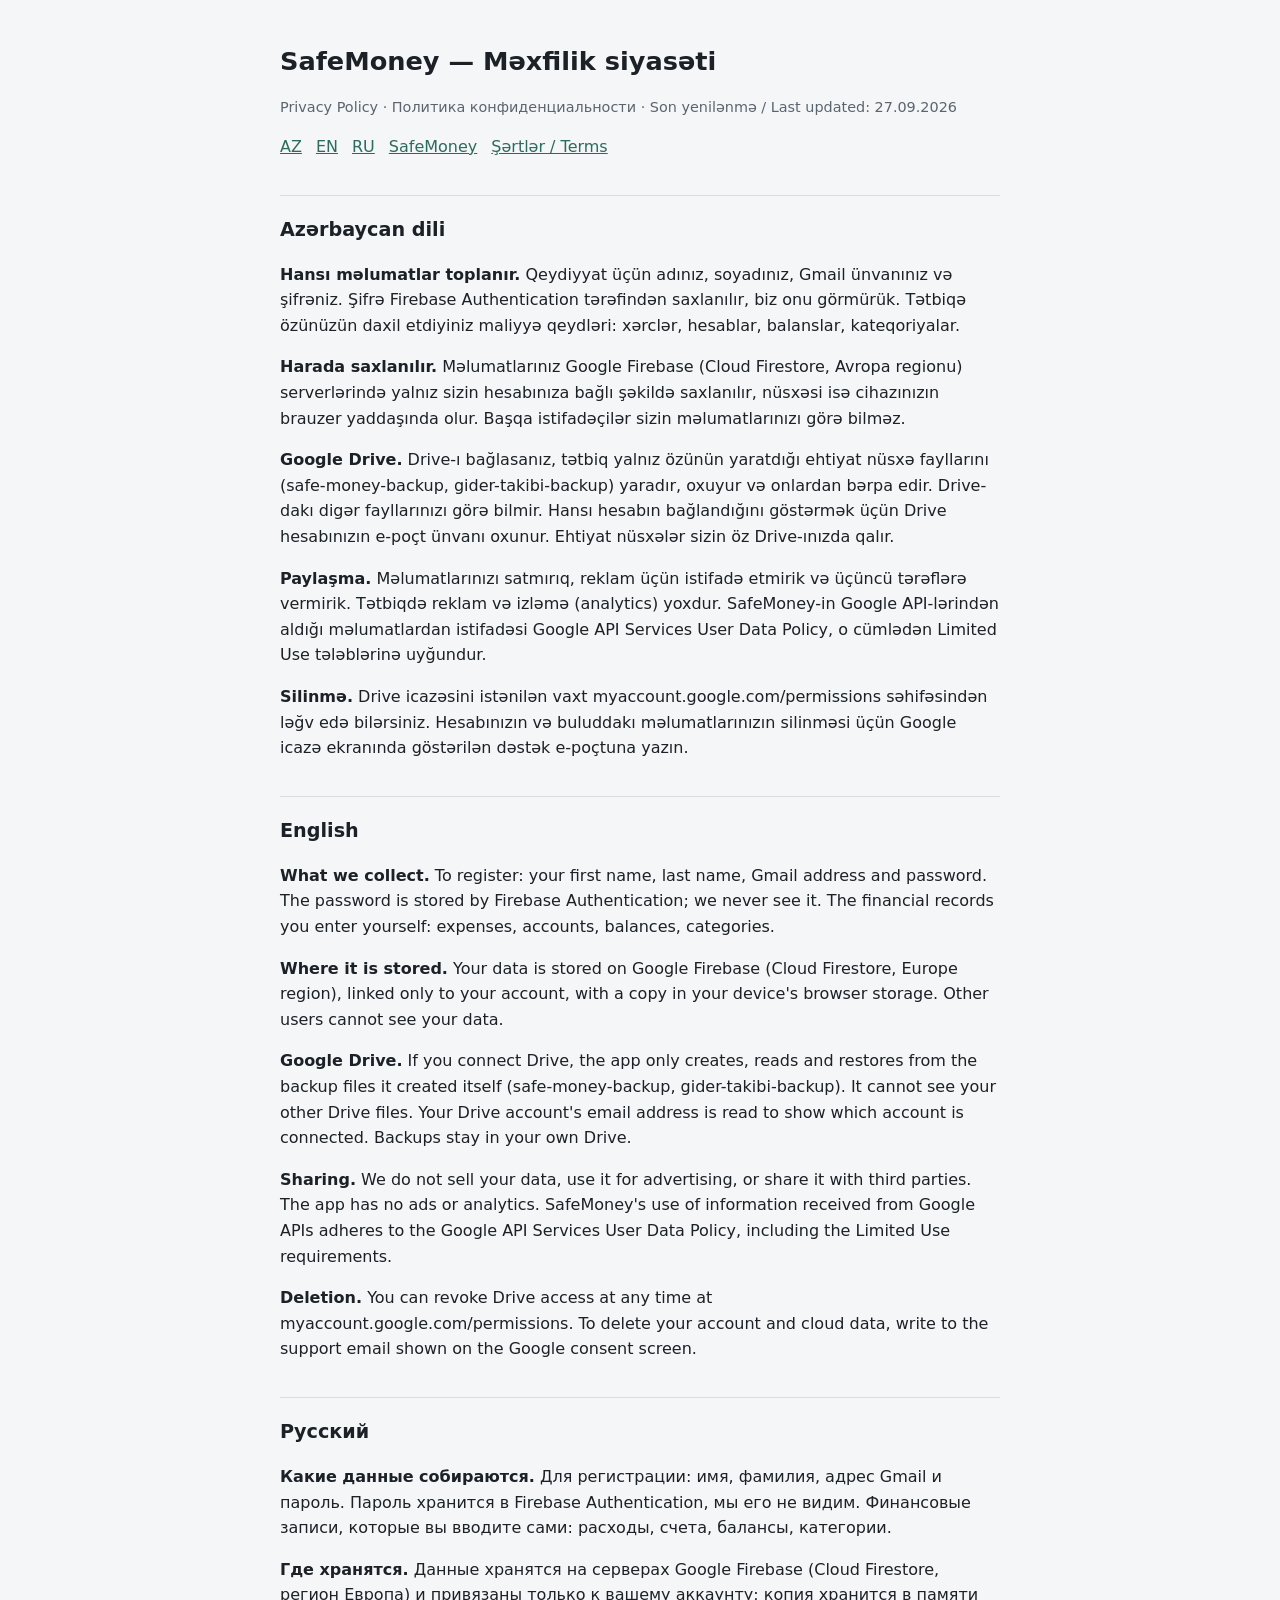
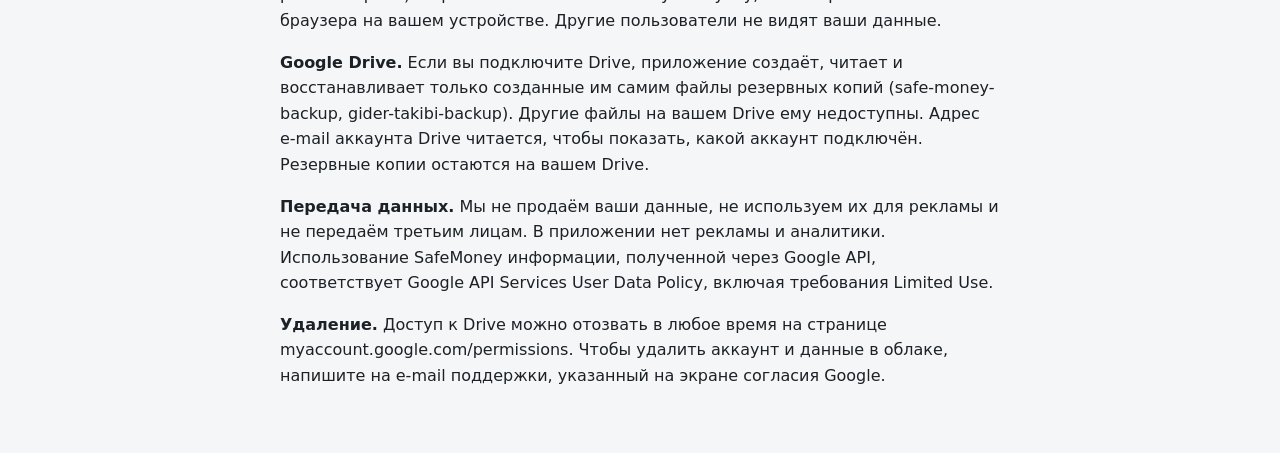
==== privacy.html @ f471bc3e "Add privacy policy page for SafeMoney This file contains the privacy policy for SafeMoney in Azerbai" ====
<!doctype html>
<html lang="az">
<head>
<meta charset="utf-8">
<meta name="viewport" content="width=device-width, initial-scale=1">
<title>SafeMoney — Məxfilik siyasəti / Privacy Policy</title>
<style>body{font-family:system-ui,-apple-system,"Segoe UI",sans-serif;max-width:720px;margin:0 auto;padding:24px 16px 48px;line-height:1.6;color:#1b2126;background:#f5f6f7}h1{font-size:1.6rem;margin-bottom:4px}h2{font-size:1.2rem;margin-top:2.2rem;border-top:1px solid #d8dde2;padding-top:1.2rem}nav a{margin-right:14px}a{color:#2c6b5e}.muted{color:#5a6570;font-size:.9rem}</style>
</head>
<body>
<h1>SafeMoney — Məxfilik siyasəti</h1>
<p class="muted">Privacy Policy · Политика конфиденциальности · Son yenilənmə / Last updated: 27.09.2026</p>
<nav><a href="#az">AZ</a><a href="#en">EN</a><a href="#ru">RU</a><a href="./">SafeMoney</a><a href="terms.html">Şərtlər / Terms</a></nav>

<section id="az">
<h2>Azərbaycan dili</h2>
<p><b>Hansı məlumatlar toplanır.</b> Qeydiyyat üçün adınız, soyadınız, Gmail ünvanınız və şifrəniz. Şifrə Firebase Authentication tərəfindən saxlanılır, biz onu görmürük. Tətbiqə özünüzün daxil etdiyiniz maliyyə qeydləri: xərclər, hesablar, balanslar, kateqoriyalar.</p>
<p><b>Harada saxlanılır.</b> Məlumatlarınız Google Firebase (Cloud Firestore, Avropa regionu) serverlərində yalnız sizin hesabınıza bağlı şəkildə saxlanılır, nüsxəsi isə cihazınızın brauzer yaddaşında olur. Başqa istifadəçilər sizin məlumatlarınızı görə bilməz.</p>
<p><b>Google Drive.</b> Drive-ı bağlasanız, tətbiq yalnız özünün yaratdığı ehtiyat nüsxə fayllarını (safe-money-backup, gider-takibi-backup) yaradır, oxuyur və onlardan bərpa edir. Drive-dakı digər fayllarınızı görə bilmir. Hansı hesabın bağlandığını göstərmək üçün Drive hesabınızın e-poçt ünvanı oxunur. Ehtiyat nüsxələr sizin öz Drive-ınızda qalır.</p>
<p><b>Paylaşma.</b> Məlumatlarınızı satmırıq, reklam üçün istifadə etmirik və üçüncü tərəflərə vermirik. Tətbiqdə reklam və izləmə (analytics) yoxdur. SafeMoney-in Google API-lərindən aldığı məlumatlardan istifadəsi Google API Services User Data Policy, o cümlədən Limited Use tələblərinə uyğundur.</p>
<p><b>Silinmə.</b> Drive icazəsini istənilən vaxt myaccount.google.com/permissions səhifəsindən ləğv edə bilərsiniz. Hesabınızın və buluddakı məlumatlarınızın silinməsi üçün Google icazə ekranında göstərilən dəstək e-poçtuna yazın.</p>
</section>

<section id="en" lang="en">
<h2>English</h2>
<p><b>What we collect.</b> To register: your first name, last name, Gmail address and password. The password is stored by Firebase Authentication; we never see it. The financial records you enter yourself: expenses, accounts, balances, categories.</p>
<p><b>Where it is stored.</b> Your data is stored on Google Firebase (Cloud Firestore, Europe region), linked only to your account, with a copy in your device's browser storage. Other users cannot see your data.</p>
<p><b>Google Drive.</b> If you connect Drive, the app only creates, reads and restores from the backup files it created itself (safe-money-backup, gider-takibi-backup). It cannot see your other Drive files. Your Drive account's email address is read to show which account is connected. Backups stay in your own Drive.</p>
<p><b>Sharing.</b> We do not sell your data, use it for advertising, or share it with third parties. The app has no ads or analytics. SafeMoney's use of information received from Google APIs adheres to the Google API Services User Data Policy, including the Limited Use requirements.</p>
<p><b>Deletion.</b> You can revoke Drive access at any time at myaccount.google.com/permissions. To delete your account and cloud data, write to the support email shown on the Google consent screen.</p>
</section>

<section id="ru" lang="ru">
<h2>Русский</h2>
<p><b>Какие данные собираются.</b> Для регистрации: имя, фамилия, адрес Gmail и пароль. Пароль хранится в Firebase Authentication, мы его не видим. Финансовые записи, которые вы вводите сами: расходы, счета, балансы, категории.</p>
<p><b>Где хранятся.</b> Данные хранятся на серверах Google Firebase (Cloud Firestore, регион Европа) и привязаны только к вашему аккаунту; копия хранится в памяти браузера на вашем устройстве. Другие пользователи не видят ваши данные.</p>
<p><b>Google Drive.</b> Если вы подключите Drive, приложение создаёт, читает и восстанавливает только созданные им самим файлы резервных копий (safe-money-backup, gider-takibi-backup). Другие файлы на вашем Drive ему недоступны. Адрес e-mail аккаунта Drive читается, чтобы показать, какой аккаунт подключён. Резервные копии остаются на вашем Drive.</p>
<p><b>Передача данных.</b> Мы не продаём ваши данные, не используем их для рекламы и не передаём третьим лицам. В приложении нет рекламы и аналитики. Использование SafeMoney информации, полученной через Google API, соответствует Google API Services User Data Policy, включая требования Limited Use.</p>
<p><b>Удаление.</b> Доступ к Drive можно отозвать в любое время на странице myaccount.google.com/permissions. Чтобы удалить аккаунт и данные в облаке, напишите на e-mail поддержки, указанный на экране согласия Google.</p>
</section>
</body>
</html>
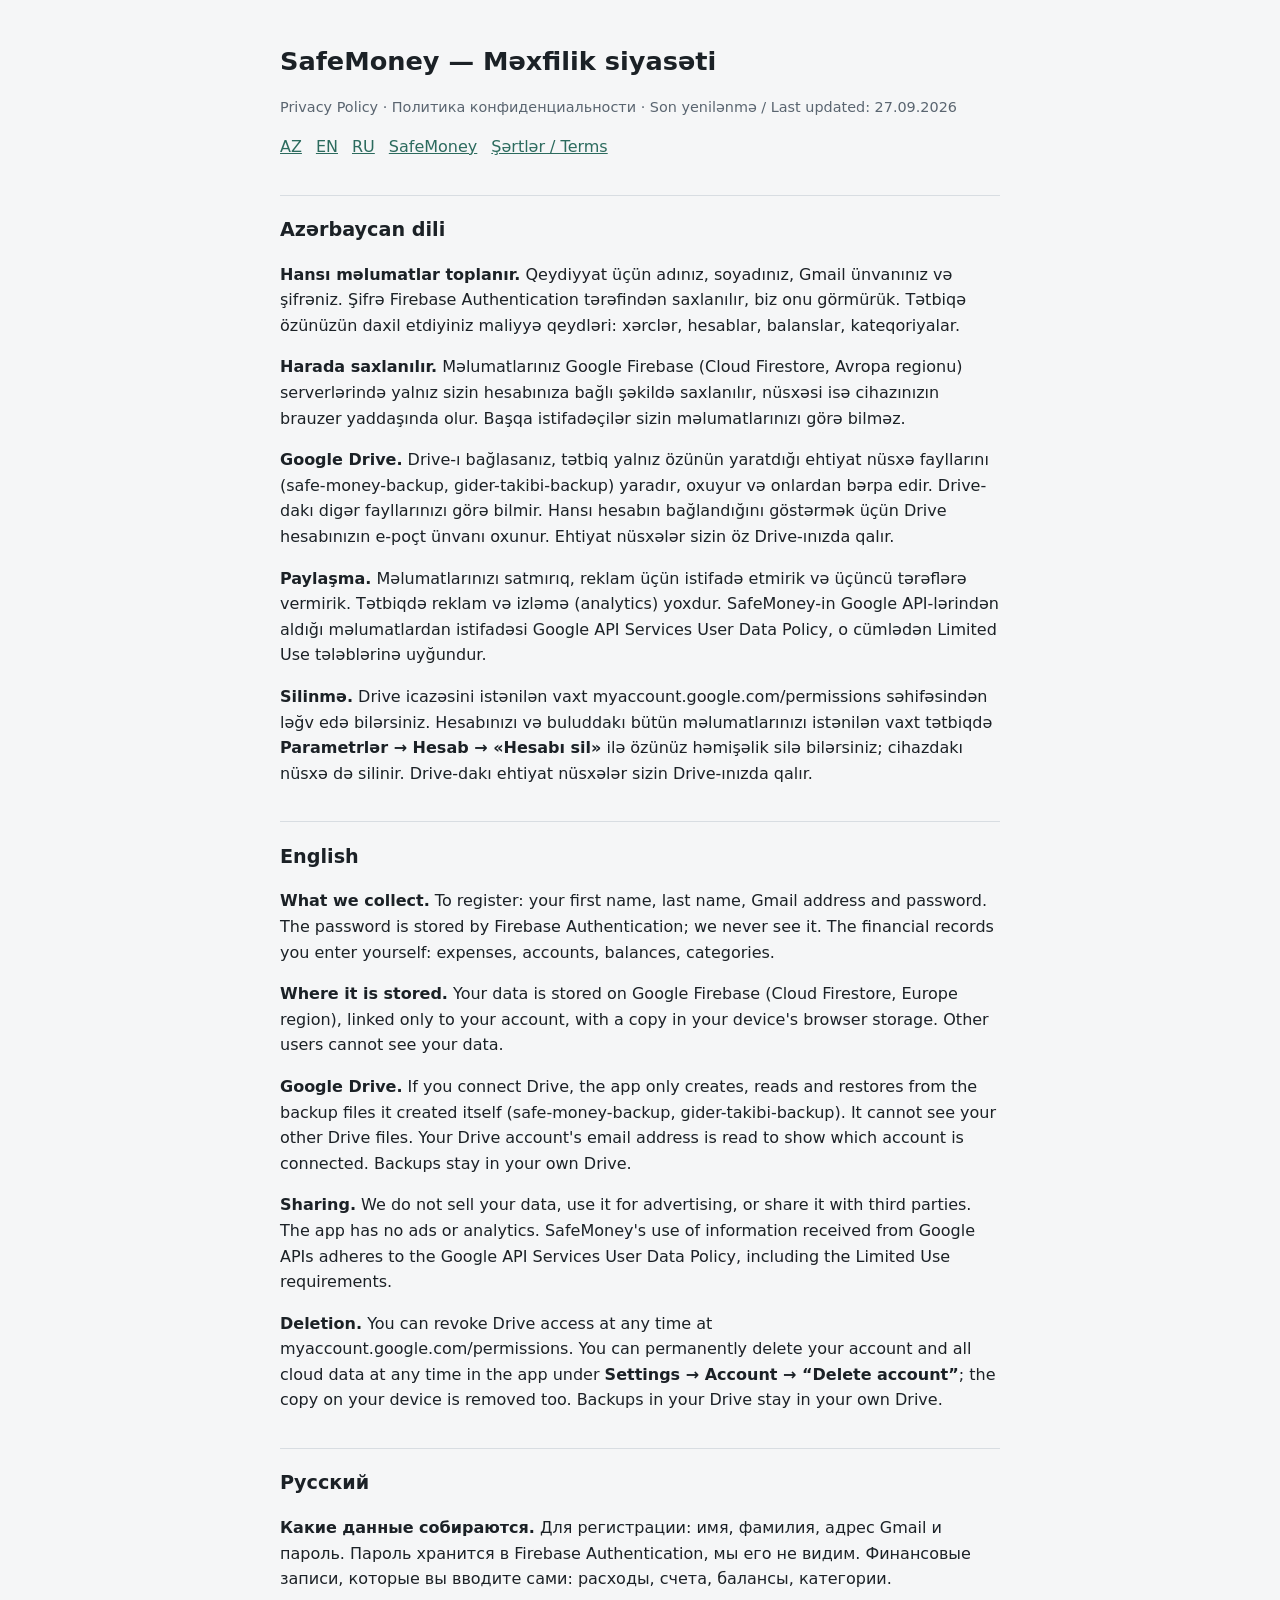
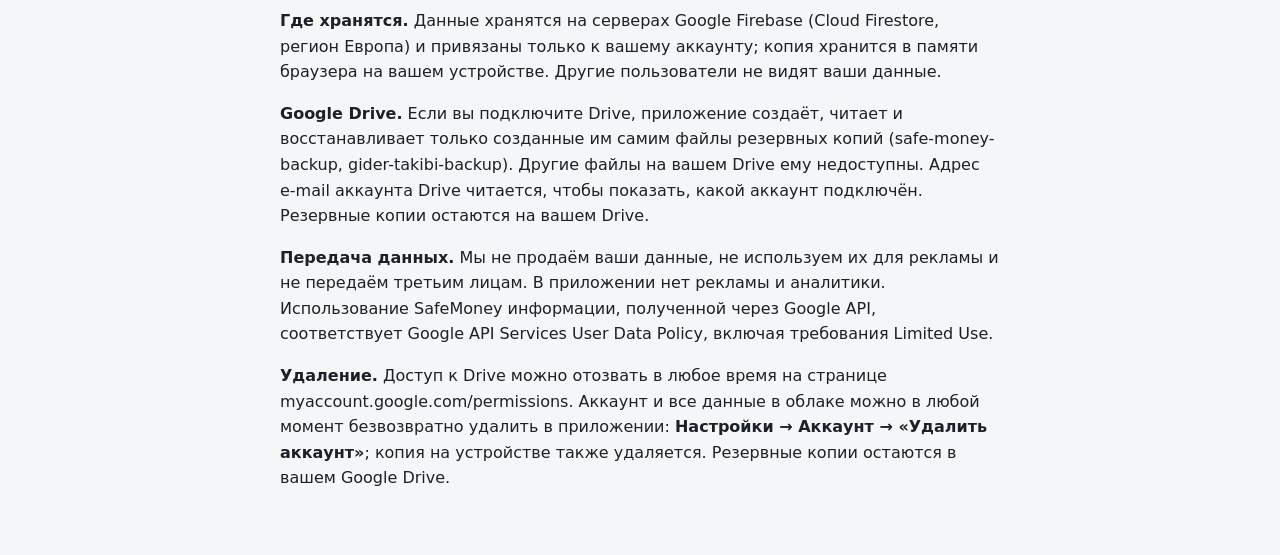
==== commit e74f227e: "v3.42: tətbiqdən hesabın silinməsi, Məxfilik siyasəti / İstifadə şərtləri linkləri (App Store tələbl" ====
--- a/privacy.html
+++ b/privacy.html
@@ -17,7 +17,7 @@
 <p><b>Harada saxlanılır.</b> Məlumatlarınız Google Firebase (Cloud Firestore, Avropa regionu) serverlərində yalnız sizin hesabınıza bağlı şəkildə saxlanılır, nüsxəsi isə cihazınızın brauzer yaddaşında olur. Başqa istifadəçilər sizin məlumatlarınızı görə bilməz.</p>
 <p><b>Google Drive.</b> Drive-ı bağlasanız, tətbiq yalnız özünün yaratdığı ehtiyat nüsxə fayllarını (safe-money-backup, gider-takibi-backup) yaradır, oxuyur və onlardan bərpa edir. Drive-dakı digər fayllarınızı görə bilmir. Hansı hesabın bağlandığını göstərmək üçün Drive hesabınızın e-poçt ünvanı oxunur. Ehtiyat nüsxələr sizin öz Drive-ınızda qalır.</p>
 <p><b>Paylaşma.</b> Məlumatlarınızı satmırıq, reklam üçün istifadə etmirik və üçüncü tərəflərə vermirik. Tətbiqdə reklam və izləmə (analytics) yoxdur. SafeMoney-in Google API-lərindən aldığı məlumatlardan istifadəsi Google API Services User Data Policy, o cümlədən Limited Use tələblərinə uyğundur.</p>
-<p><b>Silinmə.</b> Drive icazəsini istənilən vaxt myaccount.google.com/permissions səhifəsindən ləğv edə bilərsiniz. Hesabınızın və buluddakı məlumatlarınızın silinməsi üçün Google icazə ekranında göstərilən dəstək e-poçtuna yazın.</p>
+<p><b>Silinmə.</b> Drive icazəsini istənilən vaxt myaccount.google.com/permissions səhifəsindən ləğv edə bilərsiniz. Hesabınızı və buluddakı bütün məlumatlarınızı istənilən vaxt tətbiqdə <b>Parametrlər → Hesab → «Hesabı sil»</b> ilə özünüz həmişəlik silə bilərsiniz; cihazdakı nüsxə də silinir. Drive-dakı ehtiyat nüsxələr sizin Drive-ınızda qalır.</p>
 </section>
 
 <section id="en" lang="en">
@@ -26,7 +26,7 @@
 <p><b>Where it is stored.</b> Your data is stored on Google Firebase (Cloud Firestore, Europe region), linked only to your account, with a copy in your device's browser storage. Other users cannot see your data.</p>
 <p><b>Google Drive.</b> If you connect Drive, the app only creates, reads and restores from the backup files it created itself (safe-money-backup, gider-takibi-backup). It cannot see your other Drive files. Your Drive account's email address is read to show which account is connected. Backups stay in your own Drive.</p>
 <p><b>Sharing.</b> We do not sell your data, use it for advertising, or share it with third parties. The app has no ads or analytics. SafeMoney's use of information received from Google APIs adheres to the Google API Services User Data Policy, including the Limited Use requirements.</p>
-<p><b>Deletion.</b> You can revoke Drive access at any time at myaccount.google.com/permissions. To delete your account and cloud data, write to the support email shown on the Google consent screen.</p>
+<p><b>Deletion.</b> You can revoke Drive access at any time at myaccount.google.com/permissions. You can permanently delete your account and all cloud data at any time in the app under <b>Settings → Account → “Delete account”</b>; the copy on your device is removed too. Backups in your Drive stay in your own Drive.</p>
 </section>
 
 <section id="ru" lang="ru">
@@ -35,7 +35,7 @@
 <p><b>Где хранятся.</b> Данные хранятся на серверах Google Firebase (Cloud Firestore, регион Европа) и привязаны только к вашему аккаунту; копия хранится в памяти браузера на вашем устройстве. Другие пользователи не видят ваши данные.</p>
 <p><b>Google Drive.</b> Если вы подключите Drive, приложение создаёт, читает и восстанавливает только созданные им самим файлы резервных копий (safe-money-backup, gider-takibi-backup). Другие файлы на вашем Drive ему недоступны. Адрес e-mail аккаунта Drive читается, чтобы показать, какой аккаунт подключён. Резервные копии остаются на вашем Drive.</p>
 <p><b>Передача данных.</b> Мы не продаём ваши данные, не используем их для рекламы и не передаём третьим лицам. В приложении нет рекламы и аналитики. Использование SafeMoney информации, полученной через Google API, соответствует Google API Services User Data Policy, включая требования Limited Use.</p>
-<p><b>Удаление.</b> Доступ к Drive можно отозвать в любое время на странице myaccount.google.com/permissions. Чтобы удалить аккаунт и данные в облаке, напишите на e-mail поддержки, указанный на экране согласия Google.</p>
+<p><b>Удаление.</b> Доступ к Drive можно отозвать в любое время на странице myaccount.google.com/permissions. Аккаунт и все данные в облаке можно в любой момент безвозвратно удалить в приложении: <b>Настройки → Аккаунт → «Удалить аккаунт»</b>; копия на устройстве также удаляется. Резервные копии остаются в вашем Google Drive.</p>
 </section>
 </body>
 </html>
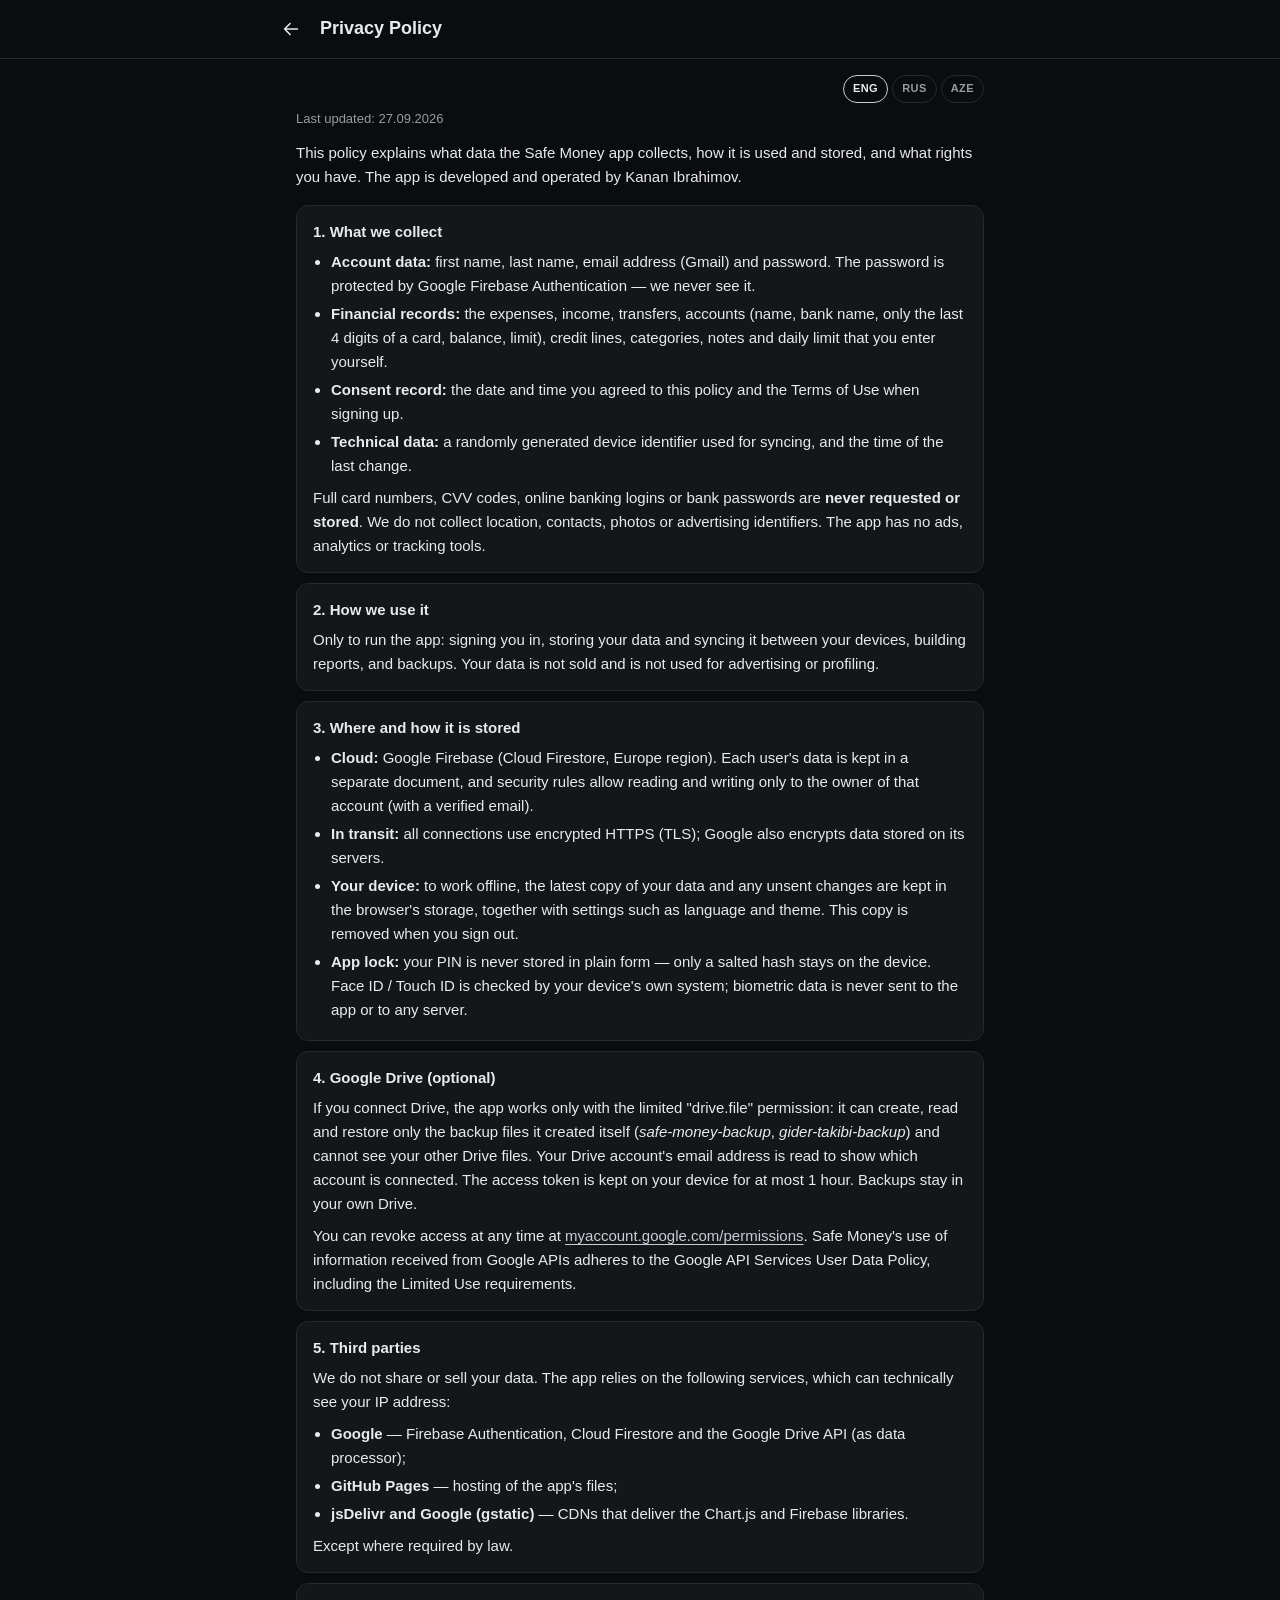
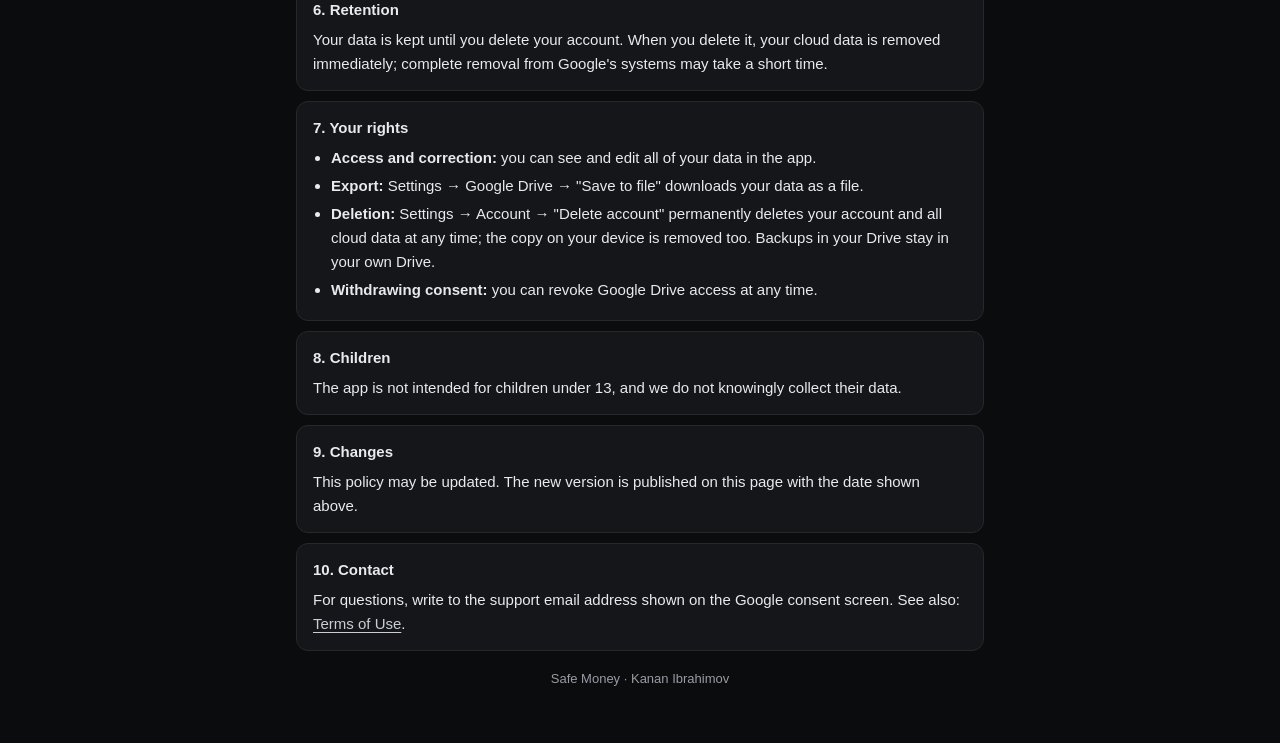
==== commit 8eb056c9: "v3.44: Məxfilik siyasəti və İstifadə şərtləri — tətbiqin temasında, istifadəçinin dilində, geri düym" ====
--- a/privacy.html
+++ b/privacy.html
@@ -1,41 +1,67 @@
 <!doctype html>
-<html lang="az">
+<html lang="en" data-theme="dark">
 <head>
 <meta charset="utf-8">
-<meta name="viewport" content="width=device-width, initial-scale=1">
-<title>SafeMoney — Məxfilik siyasəti / Privacy Policy</title>
-<style>body{font-family:system-ui,-apple-system,"Segoe UI",sans-serif;max-width:720px;margin:0 auto;padding:24px 16px 48px;line-height:1.6;color:#1b2126;background:#f5f6f7}h1{font-size:1.6rem;margin-bottom:4px}h2{font-size:1.2rem;margin-top:2.2rem;border-top:1px solid #d8dde2;padding-top:1.2rem}nav a{margin-right:14px}a{color:#2c6b5e}.muted{color:#5a6570;font-size:.9rem}</style>
+<meta name="viewport" content="width=device-width, initial-scale=1, viewport-fit=cover">
+<meta name="theme-color" content="#0b0c0e">
+<title>Privacy Policy — Safe Money</title>
+<link rel="icon" href="icon-192.png">
+<link rel="stylesheet" href="css/huquqi.css">
+<script src="js/huquqi.js"></script>
 </head>
 <body>
-<h1>SafeMoney — Məxfilik siyasəti</h1>
-<p class="muted">Privacy Policy · Политика конфиденциальности · Son yenilənmə / Last updated: 27.09.2026</p>
-<nav><a href="#az">AZ</a><a href="#en">EN</a><a href="#ru">RU</a><a href="./">SafeMoney</a><a href="terms.html">Şərtlər / Terms</a></nav>
-
-<section id="az">
-<h2>Azərbaycan dili</h2>
-<p><b>Hansı məlumatlar toplanır.</b> Qeydiyyat üçün adınız, soyadınız, Gmail ünvanınız və şifrəniz. Şifrə Firebase Authentication tərəfindən saxlanılır, biz onu görmürük. Tətbiqə özünüzün daxil etdiyiniz maliyyə qeydləri: xərclər, hesablar, balanslar, kateqoriyalar.</p>
-<p><b>Harada saxlanılır.</b> Məlumatlarınız Google Firebase (Cloud Firestore, Avropa regionu) serverlərində yalnız sizin hesabınıza bağlı şəkildə saxlanılır, nüsxəsi isə cihazınızın brauzer yaddaşında olur. Başqa istifadəçilər sizin məlumatlarınızı görə bilməz.</p>
-<p><b>Google Drive.</b> Drive-ı bağlasanız, tətbiq yalnız özünün yaratdığı ehtiyat nüsxə fayllarını (safe-money-backup, gider-takibi-backup) yaradır, oxuyur və onlardan bərpa edir. Drive-dakı digər fayllarınızı görə bilmir. Hansı hesabın bağlandığını göstərmək üçün Drive hesabınızın e-poçt ünvanı oxunur. Ehtiyat nüsxələr sizin öz Drive-ınızda qalır.</p>
-<p><b>Paylaşma.</b> Məlumatlarınızı satmırıq, reklam üçün istifadə etmirik və üçüncü tərəflərə vermirik. Tətbiqdə reklam və izləmə (analytics) yoxdur. SafeMoney-in Google API-lərindən aldığı məlumatlardan istifadəsi Google API Services User Data Policy, o cümlədən Limited Use tələblərinə uyğundur.</p>
-<p><b>Silinmə.</b> Drive icazəsini istənilən vaxt myaccount.google.com/permissions səhifəsindən ləğv edə bilərsiniz. Hesabınızı və buluddakı bütün məlumatlarınızı istənilən vaxt tətbiqdə <b>Parametrlər → Hesab → «Hesabı sil»</b> ilə özünüz həmişəlik silə bilərsiniz; cihazdakı nüsxə də silinir. Drive-dakı ehtiyat nüsxələr sizin Drive-ınızda qalır.</p>
+<header class="hq-bas"><div class="hq-bas-ic">
+  <button class="hq-geri" id="hqGeri" onclick="hqGeri()" aria-label="Back"><svg width="22" height="22" viewBox="0 0 24 24" fill="none" stroke="currentColor" stroke-width="1.7" stroke-linecap="round" stroke-linejoin="round" aria-hidden="true"><path d="M19 12H5M11 6l-6 6 6 6"/></svg></button>
+  <h1 id="hqBasliq">Privacy Policy</h1>
+</div></header>
+<main>
+<div class="hq-dil"><button data-kod="en">ENG</button><button data-kod="ru">RUS</button><button data-kod="az">AZE</button></div>
+<section data-dil="az" lang="az" data-basliq="Məxfilik siyasəti" data-geri="Geri">
+<p class="hq-tarix">Son yenilənmə: 27.09.2026</p>
+<p class="hq-giris">Bu siyasət Safe Money tətbiqinin hansı məlumatları topladığını, onlardan necə istifadə etdiyini, harada saxladığını və sizin hansı hüquqlarınız olduğunu izah edir. Tətbiqi Kanan İbrahimov hazırlayıb və idarə edir.</p>
+<div class="hq-kart"><h2>1. Hansı məlumatlar toplanır</h2><ul><li><b>Hesab məlumatları:</b> ad, soyad, e-poçt ünvanı (Gmail) və şifrə. Şifrə Google Firebase Authentication tərəfindən qorunan şəkildə saxlanılır — biz onu görmürük.</li><li><b>Maliyyə qeydləri:</b> özünüzün daxil etdiyiniz xərclər, mədaxillər, köçürmələr, hesablar (ad, bank adı, kartın yalnız son 4 rəqəmi, balans, limit), kredit xətləri, kateqoriyalar, qeydlər və gündəlik limit.</li><li><b>Razılaşma qeydi:</b> qeydiyyat zamanı bu siyasət və İstifadə şərtləri ilə razılaşdığınız tarix və saat.</li><li><b>Texniki məlumat:</b> sinxronizasiya üçün təsadüfi yaradılmış cihaz identifikatoru və son dəyişikliyin vaxtı.</li></ul><p>Tam kart nömrəsi, CVV kodu, bank girişi və ya bank şifrələri <b>istənilmir və saxlanılmır</b>. Məkan, kontaktlar, şəkillər və reklam identifikatorları toplanmır. Tətbiqdə reklam, analitika və izləmə alətləri yoxdur.</p></div>
+<div class="hq-kart"><h2>2. Məlumatlardan nə üçün istifadə olunur</h2><p>Yalnız tətbiqin işləməsi üçün: hesabınıza giriş, məlumatlarınızın saxlanması və cihazlarınız arasında sinxronizasiya, hesabatların hazırlanması və ehtiyat nüsxə. Məlumatlarınız satılmır, reklam və ya profil yaratmaq üçün istifadə olunmur.</p></div>
+<div class="hq-kart"><h2>3. Harada və necə saxlanılır</h2><ul><li><b>Bulud:</b> Google Firebase (Cloud Firestore, Avropa regionu). Hər istifadəçinin məlumatı ayrıca sənəddə saxlanılır; təhlükəsizlik qaydaları oxuma və yazmaya yalnız həmin hesabın sahibinə (təsdiqlənmiş e-poçtla) icazə verir.</li><li><b>Ötürülmə:</b> bütün bağlantılar şifrələnmiş HTTPS (TLS) üzərindən gedir; Google məlumatları serverlərində də şifrələnmiş şəkildə saxlayır.</li><li><b>Cihazınız:</b> internetsiz işləmək üçün məlumatların son nüsxəsi və hələ göndərilməmiş dəyişikliklər brauzerin yaddaşında saxlanılır; dil və tema kimi parametrlər də orada qalır. Hesabdan çıxdıqda bu nüsxə silinir.</li><li><b>Tətbiq kilidi:</b> PIN kod açıq şəkildə saxlanılmır — cihazda yalnız onun təsadüfi "duz"la hesablanmış heşi qalır. Face ID / Touch ID cihazın öz sistemi ilə yoxlanılır; biometrik məlumat heç vaxt tətbiqə və ya serverə ötürülmür.</li></ul></div>
+<div class="hq-kart"><h2>4. Google Drive (istəyə bağlı)</h2><p>Drive-ı qoşsanız, tətbiq yalnız məhdud "drive.file" icazəsi ilə işləyir: yalnız özünün yaratdığı ehtiyat nüsxə fayllarını (<i>safe-money-backup</i>, <i>gider-takibi-backup</i>) yarada, oxuya və onlardan bərpa edə bilir; Drive-dakı digər fayllarınızı görmür. Hansı hesabın qoşulduğunu göstərmək üçün Drive hesabınızın e-poçt ünvanı oxunur. Giriş açarı (token) cihazınızda ən çox 1 saat saxlanılır. Ehtiyat nüsxələr sizin öz Drive-ınızda qalır.</p><p>İcazəni istənilən vaxt <a href="https://myaccount.google.com/permissions" target="_blank" rel="noopener">myaccount.google.com/permissions</a> səhifəsindən ləğv edə bilərsiniz. Safe Money-in Google API-lərindən aldığı məlumatlardan istifadəsi Google API Services User Data Policy, o cümlədən Limited Use tələblərinə uyğundur.</p></div>
+<div class="hq-kart"><h2>5. Üçüncü tərəflər</h2><p>Məlumatlarınızı heç kimə vermirik və satmırıq. Tətbiqin işləməsi üçün aşağıdakı xidmətlərdən istifadə olunur; onlar texniki olaraq IP ünvanınızı görə bilər:</p><ul><li><b>Google</b> — Firebase Authentication, Cloud Firestore və Google Drive API (məlumatların emalçısı kimi);</li><li><b>GitHub Pages</b> — tətbiqin fayllarının yerləşdiyi hostinq;</li><li><b>jsDelivr və Google (gstatic)</b> — Chart.js və Firebase kitabxanalarının yükləndiyi CDN-lər.</li></ul><p>Qanunla tələb olunan hallar istisnadır.</p></div>
+<div class="hq-kart"><h2>6. Saxlama müddəti</h2><p>Məlumatlarınız hesabınızı silənə qədər saxlanılır. Hesabı sildikdə buluddakı məlumatlar dərhal silinir; Google-un sistemlərindən tam silinməsi qısa müddət çəkə bilər.</p></div>
+<div class="hq-kart"><h2>7. Hüquqlarınız</h2><ul><li><b>Baxış və düzəliş:</b> bütün məlumatlarınızı tətbiqdə görə və dəyişə bilərsiniz.</li><li><b>Köçürmə:</b> Parametrlər → Google Drive → «Faylda saxla» ilə məlumatlarınızı fayl kimi yükləyə bilərsiniz.</li><li><b>Silinmə:</b> Parametrlər → Hesab → «Hesabı sil» ilə hesabınızı və buluddakı bütün məlumatlarınızı istənilən vaxt özünüz həmişəlik silə bilərsiniz; cihazdakı nüsxə də silinir. Drive-dakı ehtiyat nüsxələr sizin Drive-ınızda qalır.</li><li><b>Razılığın geri götürülməsi:</b> Google Drive icazəsini istənilən vaxt ləğv edə bilərsiniz.</li></ul></div>
+<div class="hq-kart"><h2>8. Uşaqlar</h2><p>Tətbiq 13 yaşından kiçik uşaqlar üçün nəzərdə tutulmayıb və biz bilərəkdən onlardan məlumat toplamırıq.</p></div>
+<div class="hq-kart"><h2>9. Dəyişikliklər</h2><p>Bu siyasət yenilənə bilər. Yeni versiya bu səhifədə yuxarıdakı tarixlə dərc olunur.</p></div>
+<div class="hq-kart"><h2>10. Əlaqə</h2><p>Suallarınız üçün Google icazə ekranında göstərilən dəstək e-poçt ünvanına yazın. Bax: <a data-sehife="terms.html" href="terms.html">İstifadə şərtləri</a>.</p></div>
+<p class="hq-alt">Safe Money · Kanan İbrahimov</p>
+</section>
+<section data-dil="en" lang="en" data-basliq="Privacy Policy" data-geri="Back">
+<p class="hq-tarix">Last updated: 27.09.2026</p>
+<p class="hq-giris">This policy explains what data the Safe Money app collects, how it is used and stored, and what rights you have. The app is developed and operated by Kanan Ibrahimov.</p>
+<div class="hq-kart"><h2>1. What we collect</h2><ul><li><b>Account data:</b> first name, last name, email address (Gmail) and password. The password is protected by Google Firebase Authentication — we never see it.</li><li><b>Financial records:</b> the expenses, income, transfers, accounts (name, bank name, only the last 4 digits of a card, balance, limit), credit lines, categories, notes and daily limit that you enter yourself.</li><li><b>Consent record:</b> the date and time you agreed to this policy and the Terms of Use when signing up.</li><li><b>Technical data:</b> a randomly generated device identifier used for syncing, and the time of the last change.</li></ul><p>Full card numbers, CVV codes, online banking logins or bank passwords are <b>never requested or stored</b>. We do not collect location, contacts, photos or advertising identifiers. The app has no ads, analytics or tracking tools.</p></div>
+<div class="hq-kart"><h2>2. How we use it</h2><p>Only to run the app: signing you in, storing your data and syncing it between your devices, building reports, and backups. Your data is not sold and is not used for advertising or profiling.</p></div>
+<div class="hq-kart"><h2>3. Where and how it is stored</h2><ul><li><b>Cloud:</b> Google Firebase (Cloud Firestore, Europe region). Each user's data is kept in a separate document, and security rules allow reading and writing only to the owner of that account (with a verified email).</li><li><b>In transit:</b> all connections use encrypted HTTPS (TLS); Google also encrypts data stored on its servers.</li><li><b>Your device:</b> to work offline, the latest copy of your data and any unsent changes are kept in the browser's storage, together with settings such as language and theme. This copy is removed when you sign out.</li><li><b>App lock:</b> your PIN is never stored in plain form — only a salted hash stays on the device. Face ID / Touch ID is checked by your device's own system; biometric data is never sent to the app or to any server.</li></ul></div>
+<div class="hq-kart"><h2>4. Google Drive (optional)</h2><p>If you connect Drive, the app works only with the limited "drive.file" permission: it can create, read and restore only the backup files it created itself (<i>safe-money-backup</i>, <i>gider-takibi-backup</i>) and cannot see your other Drive files. Your Drive account's email address is read to show which account is connected. The access token is kept on your device for at most 1 hour. Backups stay in your own Drive.</p><p>You can revoke access at any time at <a href="https://myaccount.google.com/permissions" target="_blank" rel="noopener">myaccount.google.com/permissions</a>. Safe Money's use of information received from Google APIs adheres to the Google API Services User Data Policy, including the Limited Use requirements.</p></div>
+<div class="hq-kart"><h2>5. Third parties</h2><p>We do not share or sell your data. The app relies on the following services, which can technically see your IP address:</p><ul><li><b>Google</b> — Firebase Authentication, Cloud Firestore and the Google Drive API (as data processor);</li><li><b>GitHub Pages</b> — hosting of the app's files;</li><li><b>jsDelivr and Google (gstatic)</b> — CDNs that deliver the Chart.js and Firebase libraries.</li></ul><p>Except where required by law.</p></div>
+<div class="hq-kart"><h2>6. Retention</h2><p>Your data is kept until you delete your account. When you delete it, your cloud data is removed immediately; complete removal from Google's systems may take a short time.</p></div>
+<div class="hq-kart"><h2>7. Your rights</h2><ul><li><b>Access and correction:</b> you can see and edit all of your data in the app.</li><li><b>Export:</b> Settings → Google Drive → "Save to file" downloads your data as a file.</li><li><b>Deletion:</b> Settings → Account → "Delete account" permanently deletes your account and all cloud data at any time; the copy on your device is removed too. Backups in your Drive stay in your own Drive.</li><li><b>Withdrawing consent:</b> you can revoke Google Drive access at any time.</li></ul></div>
+<div class="hq-kart"><h2>8. Children</h2><p>The app is not intended for children under 13, and we do not knowingly collect their data.</p></div>
+<div class="hq-kart"><h2>9. Changes</h2><p>This policy may be updated. The new version is published on this page with the date shown above.</p></div>
+<div class="hq-kart"><h2>10. Contact</h2><p>For questions, write to the support email address shown on the Google consent screen. See also: <a data-sehife="terms.html" href="terms.html">Terms of Use</a>.</p></div>
+<p class="hq-alt">Safe Money · Kanan Ibrahimov</p>
+</section>
+<section data-dil="ru" lang="ru" data-basliq="Политика конфиденциальности" data-geri="Назад">
+<p class="hq-tarix">Последнее обновление: 27.09.2026</p>
+<p class="hq-giris">Эта политика объясняет, какие данные собирает приложение Safe Money, как они используются и хранятся и какие у вас есть права. Приложение разработано и поддерживается Кананом Ибрагимовым.</p>
+<div class="hq-kart"><h2>1. Какие данные собираются</h2><ul><li><b>Данные аккаунта:</b> имя, фамилия, адрес электронной почты (Gmail) и пароль. Пароль защищён Google Firebase Authentication — мы его не видим.</li><li><b>Финансовые записи:</b> расходы, поступления, переводы, счета (название, банк, только последние 4 цифры карты, баланс, лимит), кредитные линии, категории, заметки и дневной лимит, которые вы вводите сами.</li><li><b>Запись о согласии:</b> дата и время, когда при регистрации вы приняли эту политику и Условия использования.</li><li><b>Технические данные:</b> случайно созданный идентификатор устройства для синхронизации и время последнего изменения.</li></ul><p>Полный номер карты, CVV-код, логины интернет-банка и банковские пароли <b>не запрашиваются и не хранятся</b>. Мы не собираем геолокацию, контакты, фото и рекламные идентификаторы. В приложении нет рекламы, аналитики и средств отслеживания.</p></div>
+<div class="hq-kart"><h2>2. Для чего используются данные</h2><p>Только для работы приложения: вход в аккаунт, хранение данных и их синхронизация между вашими устройствами, построение отчётов и резервное копирование. Ваши данные не продаются и не используются для рекламы или профилирования.</p></div>
+<div class="hq-kart"><h2>3. Где и как хранятся данные</h2><ul><li><b>Облако:</b> Google Firebase (Cloud Firestore, европейский регион). Данные каждого пользователя хранятся в отдельном документе; правила безопасности разрешают чтение и запись только владельцу аккаунта (с подтверждённой почтой).</li><li><b>Передача:</b> все соединения идут по зашифрованному HTTPS (TLS); Google также шифрует данные на своих серверах.</li><li><b>Ваше устройство:</b> для работы без интернета последняя копия данных и ещё не отправленные изменения хранятся в памяти браузера вместе с настройками, например языком и темой. При выходе из аккаунта эта копия удаляется.</li><li><b>Блокировка приложения:</b> PIN-код не хранится в открытом виде — на устройстве остаётся только его хеш с «солью». Face ID / Touch ID проверяется системой устройства; биометрические данные никогда не передаются приложению или серверу.</li></ul></div>
+<div class="hq-kart"><h2>4. Google Drive (по желанию)</h2><p>Если вы подключите Drive, приложение работает только с ограниченным разрешением «drive.file»: оно может создавать, читать и восстанавливать только созданные им резервные копии (<i>safe-money-backup</i>, <i>gider-takibi-backup</i>) и не видит другие ваши файлы. Адрес почты аккаунта Drive считывается, чтобы показать, какой аккаунт подключён. Токен доступа хранится на устройстве не более 1 часа. Резервные копии остаются в вашем Drive.</p><p>Доступ можно отозвать в любое время на странице <a href="https://myaccount.google.com/permissions" target="_blank" rel="noopener">myaccount.google.com/permissions</a>. Использование Safe Money информации, полученной через API Google, соответствует Google API Services User Data Policy, включая требования Limited Use.</p></div>
+<div class="hq-kart"><h2>5. Третьи стороны</h2><p>Мы не передаём и не продаём ваши данные. Для работы приложения используются следующие сервисы; технически они могут видеть ваш IP-адрес:</p><ul><li><b>Google</b> — Firebase Authentication, Cloud Firestore и Google Drive API (как обработчик данных);</li><li><b>GitHub Pages</b> — хостинг файлов приложения;</li><li><b>jsDelivr и Google (gstatic)</b> — CDN, с которых загружаются библиотеки Chart.js и Firebase.</li></ul><p>За исключением случаев, предусмотренных законом.</p></div>
+<div class="hq-kart"><h2>6. Срок хранения</h2><p>Данные хранятся до удаления аккаунта. После удаления данные в облаке удаляются сразу; полное удаление из систем Google может занять немного времени.</p></div>
+<div class="hq-kart"><h2>7. Ваши права</h2><ul><li><b>Просмотр и исправление:</b> все свои данные можно видеть и изменять в приложении.</li><li><b>Экспорт:</b> Настройки → Google Drive → «Сохранить в файл» — выгрузка данных в файл.</li><li><b>Удаление:</b> Настройки → Аккаунт → «Удалить аккаунт» — безвозвратное удаление аккаунта и всех данных в облаке в любой момент; копия на устройстве также удаляется. Резервные копии остаются в вашем Google Drive.</li><li><b>Отзыв согласия:</b> доступ к Google Drive можно отозвать в любое время.</li></ul></div>
+<div class="hq-kart"><h2>8. Дети</h2><p>Приложение не предназначено для детей младше 13 лет, и мы сознательно не собираем их данные.</p></div>
+<div class="hq-kart"><h2>9. Изменения</h2><p>Политика может обновляться. Новая версия публикуется на этой странице с датой, указанной выше.</p></div>
+<div class="hq-kart"><h2>10. Контакты</h2><p>По вопросам пишите на адрес поддержки, указанный на экране согласия Google. См. также: <a data-sehife="terms.html" href="terms.html">Условия использования</a>.</p></div>
+<p class="hq-alt">Safe Money · Канан Ибрагимов</p>
 </section>
 
-<section id="en" lang="en">
-<h2>English</h2>
-<p><b>What we collect.</b> To register: your first name, last name, Gmail address and password. The password is stored by Firebase Authentication; we never see it. The financial records you enter yourself: expenses, accounts, balances, categories.</p>
-<p><b>Where it is stored.</b> Your data is stored on Google Firebase (Cloud Firestore, Europe region), linked only to your account, with a copy in your device's browser storage. Other users cannot see your data.</p>
-<p><b>Google Drive.</b> If you connect Drive, the app only creates, reads and restores from the backup files it created itself (safe-money-backup, gider-takibi-backup). It cannot see your other Drive files. Your Drive account's email address is read to show which account is connected. Backups stay in your own Drive.</p>
-<p><b>Sharing.</b> We do not sell your data, use it for advertising, or share it with third parties. The app has no ads or analytics. SafeMoney's use of information received from Google APIs adheres to the Google API Services User Data Policy, including the Limited Use requirements.</p>
-<p><b>Deletion.</b> You can revoke Drive access at any time at myaccount.google.com/permissions. You can permanently delete your account and all cloud data at any time in the app under <b>Settings → Account → “Delete account”</b>; the copy on your device is removed too. Backups in your Drive stay in your own Drive.</p>
-</section>
-
-<section id="ru" lang="ru">
-<h2>Русский</h2>
-<p><b>Какие данные собираются.</b> Для регистрации: имя, фамилия, адрес Gmail и пароль. Пароль хранится в Firebase Authentication, мы его не видим. Финансовые записи, которые вы вводите сами: расходы, счета, балансы, категории.</p>
-<p><b>Где хранятся.</b> Данные хранятся на серверах Google Firebase (Cloud Firestore, регион Европа) и привязаны только к вашему аккаунту; копия хранится в памяти браузера на вашем устройстве. Другие пользователи не видят ваши данные.</p>
-<p><b>Google Drive.</b> Если вы подключите Drive, приложение создаёт, читает и восстанавливает только созданные им самим файлы резервных копий (safe-money-backup, gider-takibi-backup). Другие файлы на вашем Drive ему недоступны. Адрес e-mail аккаунта Drive читается, чтобы показать, какой аккаунт подключён. Резервные копии остаются на вашем Drive.</p>
-<p><b>Передача данных.</b> Мы не продаём ваши данные, не используем их для рекламы и не передаём третьим лицам. В приложении нет рекламы и аналитики. Использование SafeMoney информации, полученной через Google API, соответствует Google API Services User Data Policy, включая требования Limited Use.</p>
-<p><b>Удаление.</b> Доступ к Drive можно отозвать в любое время на странице myaccount.google.com/permissions. Аккаунт и все данные в облаке можно в любой момент безвозвратно удалить в приложении: <b>Настройки → Аккаунт → «Удалить аккаунт»</b>; копия на устройстве также удаляется. Резервные копии остаются в вашем Google Drive.</p>
-</section>
+</main>
 </body>
 </html>
--- a/css/huquqi.css
+++ b/css/huquqi.css
@@ -0,0 +1,42 @@
+/* Safe Money — Məxfilik siyasəti və İstifadə şərtləri səhifələri (tətbiqin temasında) */
+:root {
+  --bg: #f3f4f6; --panel: #ffffff; --panel-alt: #f7f8f9; --ink: #15171a; --muted: #666c74;
+  --line: #e2e5e9; --brand-ink: #4a5059; --accent: #7d848d; color-scheme: light;
+}
+[data-theme="dark"] {
+  --bg: #0b0c0e; --panel: #141619; --panel-alt: #1a1d21; --ink: #e8eaed; --muted: #979ca4;
+  --line: #25282d; --brand-ink: #c9ced6; --accent: #c9ced6; color-scheme: dark;
+}
+html { -webkit-text-size-adjust: 100%; text-size-adjust: 100%; }
+* { box-sizing: border-box; }
+body {
+  margin: 0; background: var(--bg); color: var(--ink);
+  font-family: -apple-system, BlinkMacSystemFont, "SF Pro Text", "Inter", "Segoe UI", Roboto, Helvetica, Arial, sans-serif;
+  -webkit-font-smoothing: antialiased; line-height: 1.6; font-size: 15px;
+}
+.hq-bas {
+  position: sticky; top: 0; z-index: 5; background: var(--bg);
+  padding: calc(12px + env(safe-area-inset-top, 0px)) 16px 12px; border-bottom: 1px solid var(--line);
+}
+.hq-bas-ic { max-width: 720px; margin: 0 auto; display: flex; align-items: center; gap: 8px; }
+.hq-geri { background: none; border: none; color: var(--ink); cursor: pointer; padding: 6px 10px 6px 0; display: flex; align-items: center; }
+.hq-bas h1 { margin: 0; flex: 1; font-size: 18px; font-weight: 700; line-height: 1.3; min-width: 0; overflow-wrap: break-word; }
+.hq-dil { display: flex; justify-content: flex-end; gap: 4px; margin: 0 0 6px; }
+.hq-dil button {
+  font: inherit; font-size: 11px; font-weight: 700; letter-spacing: .04em; color: var(--muted);
+  background: transparent; border: 1px solid var(--line); border-radius: 999px; padding: 4px 9px; cursor: pointer;
+}
+.hq-dil button.aktiv { color: var(--ink); border-color: var(--accent); }
+main { max-width: 720px; margin: 0 auto; padding: 16px 16px calc(40px + env(safe-area-inset-bottom, 0px)); }
+.hq-tarix { color: var(--muted); font-size: 13px; margin: 0 0 12px; }
+.hq-giris { margin: 0 0 16px; }
+.hq-kart { background: var(--panel); border: 1px solid var(--line); border-radius: 12px; padding: 14px 16px; margin-bottom: 10px; }
+.hq-kart h2 { font-size: 15px; margin: 0 0 6px; }
+.hq-kart p { margin: 0 0 8px; }
+.hq-kart p:last-child, .hq-kart ul:last-child { margin-bottom: 0; }
+.hq-kart ul { margin: 0 0 8px; padding-left: 18px; }
+.hq-kart li { margin-bottom: 4px; }
+a { color: var(--brand-ink); text-underline-offset: 3px; }
+section[data-dil] { display: none; }
+section[data-dil].gorunur { display: block; }
+.hq-alt { text-align: center; color: var(--muted); font-size: 13px; margin-top: 18px; }
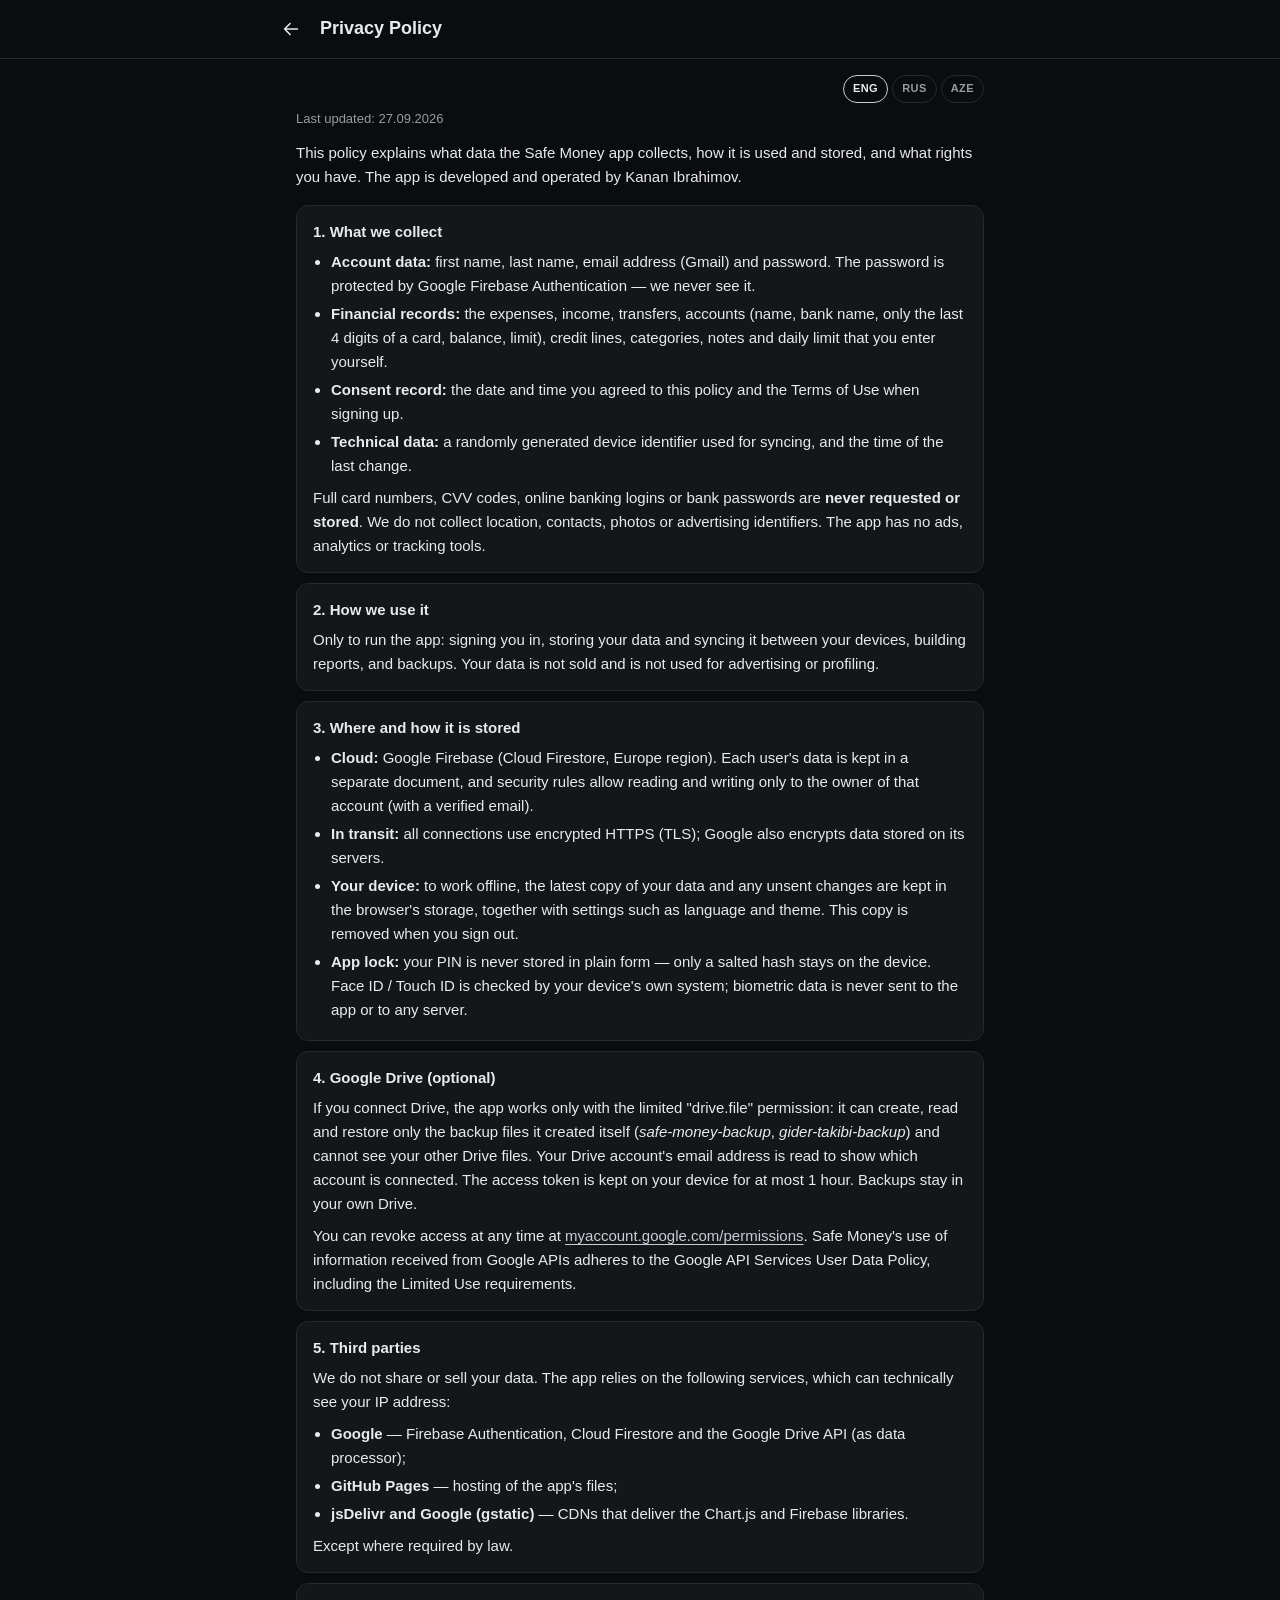
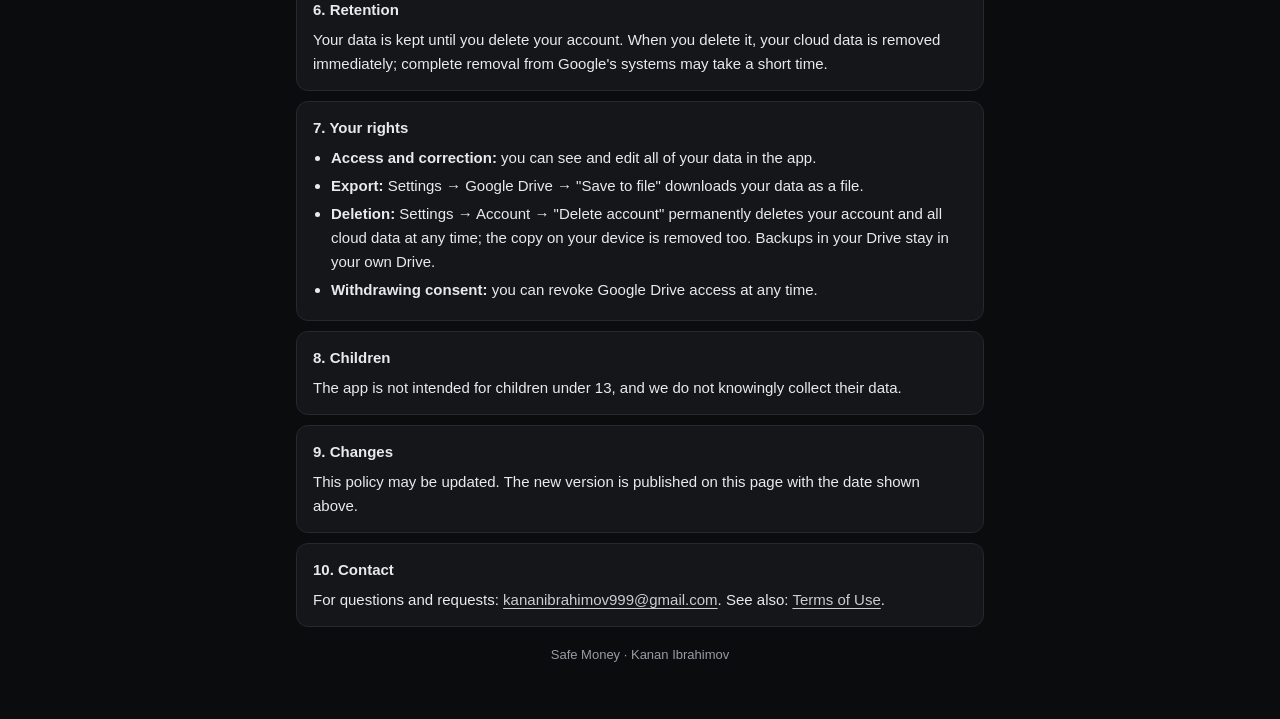
==== commit 5dd02cf2: "v3.45: Məxfilik siyasəti və İstifadə şərtlərində əlaqə e-poçtu Co-Authored-By: Claude Opus 5.5 <nore" ====
--- a/privacy.html
+++ b/privacy.html
@@ -28,7 +28,7 @@
 <div class="hq-kart"><h2>7. Hüquqlarınız</h2><ul><li><b>Baxış və düzəliş:</b> bütün məlumatlarınızı tətbiqdə görə və dəyişə bilərsiniz.</li><li><b>Köçürmə:</b> Parametrlər → Google Drive → «Faylda saxla» ilə məlumatlarınızı fayl kimi yükləyə bilərsiniz.</li><li><b>Silinmə:</b> Parametrlər → Hesab → «Hesabı sil» ilə hesabınızı və buluddakı bütün məlumatlarınızı istənilən vaxt özünüz həmişəlik silə bilərsiniz; cihazdakı nüsxə də silinir. Drive-dakı ehtiyat nüsxələr sizin Drive-ınızda qalır.</li><li><b>Razılığın geri götürülməsi:</b> Google Drive icazəsini istənilən vaxt ləğv edə bilərsiniz.</li></ul></div>
 <div class="hq-kart"><h2>8. Uşaqlar</h2><p>Tətbiq 13 yaşından kiçik uşaqlar üçün nəzərdə tutulmayıb və biz bilərəkdən onlardan məlumat toplamırıq.</p></div>
 <div class="hq-kart"><h2>9. Dəyişikliklər</h2><p>Bu siyasət yenilənə bilər. Yeni versiya bu səhifədə yuxarıdakı tarixlə dərc olunur.</p></div>
-<div class="hq-kart"><h2>10. Əlaqə</h2><p>Suallarınız üçün Google icazə ekranında göstərilən dəstək e-poçt ünvanına yazın. Bax: <a data-sehife="terms.html" href="terms.html">İstifadə şərtləri</a>.</p></div>
+<div class="hq-kart"><h2>10. Əlaqə</h2><p>Suallarınız və müraciətləriniz üçün: <a href="mailto:kananibrahimov999@gmail.com">kananibrahimov999@gmail.com</a>. Bax: <a data-sehife="terms.html" href="terms.html">İstifadə şərtləri</a>.</p></div>
 <p class="hq-alt">Safe Money · Kanan İbrahimov</p>
 </section>
 <section data-dil="en" lang="en" data-basliq="Privacy Policy" data-geri="Back">
@@ -43,7 +43,7 @@
 <div class="hq-kart"><h2>7. Your rights</h2><ul><li><b>Access and correction:</b> you can see and edit all of your data in the app.</li><li><b>Export:</b> Settings → Google Drive → "Save to file" downloads your data as a file.</li><li><b>Deletion:</b> Settings → Account → "Delete account" permanently deletes your account and all cloud data at any time; the copy on your device is removed too. Backups in your Drive stay in your own Drive.</li><li><b>Withdrawing consent:</b> you can revoke Google Drive access at any time.</li></ul></div>
 <div class="hq-kart"><h2>8. Children</h2><p>The app is not intended for children under 13, and we do not knowingly collect their data.</p></div>
 <div class="hq-kart"><h2>9. Changes</h2><p>This policy may be updated. The new version is published on this page with the date shown above.</p></div>
-<div class="hq-kart"><h2>10. Contact</h2><p>For questions, write to the support email address shown on the Google consent screen. See also: <a data-sehife="terms.html" href="terms.html">Terms of Use</a>.</p></div>
+<div class="hq-kart"><h2>10. Contact</h2><p>For questions and requests: <a href="mailto:kananibrahimov999@gmail.com">kananibrahimov999@gmail.com</a>. See also: <a data-sehife="terms.html" href="terms.html">Terms of Use</a>.</p></div>
 <p class="hq-alt">Safe Money · Kanan Ibrahimov</p>
 </section>
 <section data-dil="ru" lang="ru" data-basliq="Политика конфиденциальности" data-geri="Назад">
@@ -58,7 +58,7 @@
 <div class="hq-kart"><h2>7. Ваши права</h2><ul><li><b>Просмотр и исправление:</b> все свои данные можно видеть и изменять в приложении.</li><li><b>Экспорт:</b> Настройки → Google Drive → «Сохранить в файл» — выгрузка данных в файл.</li><li><b>Удаление:</b> Настройки → Аккаунт → «Удалить аккаунт» — безвозвратное удаление аккаунта и всех данных в облаке в любой момент; копия на устройстве также удаляется. Резервные копии остаются в вашем Google Drive.</li><li><b>Отзыв согласия:</b> доступ к Google Drive можно отозвать в любое время.</li></ul></div>
 <div class="hq-kart"><h2>8. Дети</h2><p>Приложение не предназначено для детей младше 13 лет, и мы сознательно не собираем их данные.</p></div>
 <div class="hq-kart"><h2>9. Изменения</h2><p>Политика может обновляться. Новая версия публикуется на этой странице с датой, указанной выше.</p></div>
-<div class="hq-kart"><h2>10. Контакты</h2><p>По вопросам пишите на адрес поддержки, указанный на экране согласия Google. См. также: <a data-sehife="terms.html" href="terms.html">Условия использования</a>.</p></div>
+<div class="hq-kart"><h2>10. Контакты</h2><p>По вопросам и обращениям: <a href="mailto:kananibrahimov999@gmail.com">kananibrahimov999@gmail.com</a>. См. также: <a data-sehife="terms.html" href="terms.html">Условия использования</a>.</p></div>
 <p class="hq-alt">Safe Money · Канан Ибрагимов</p>
 </section>
 
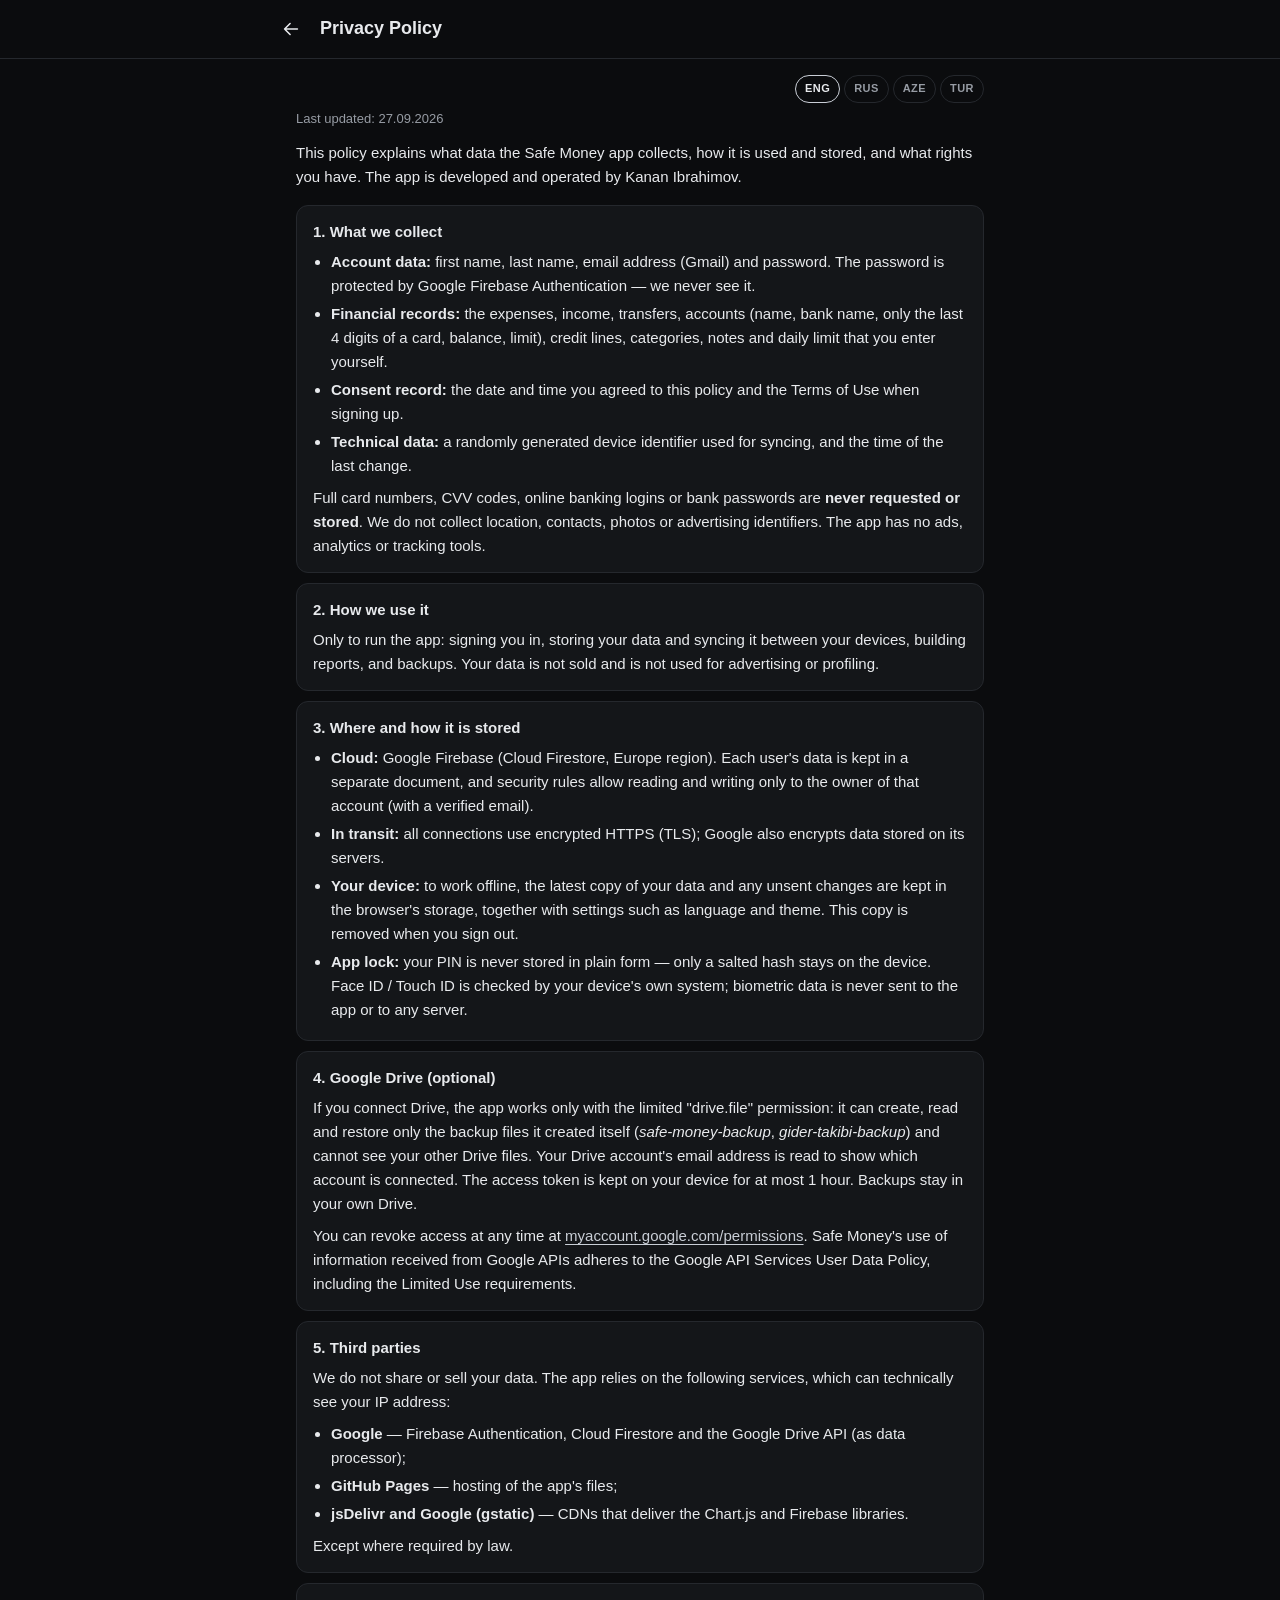
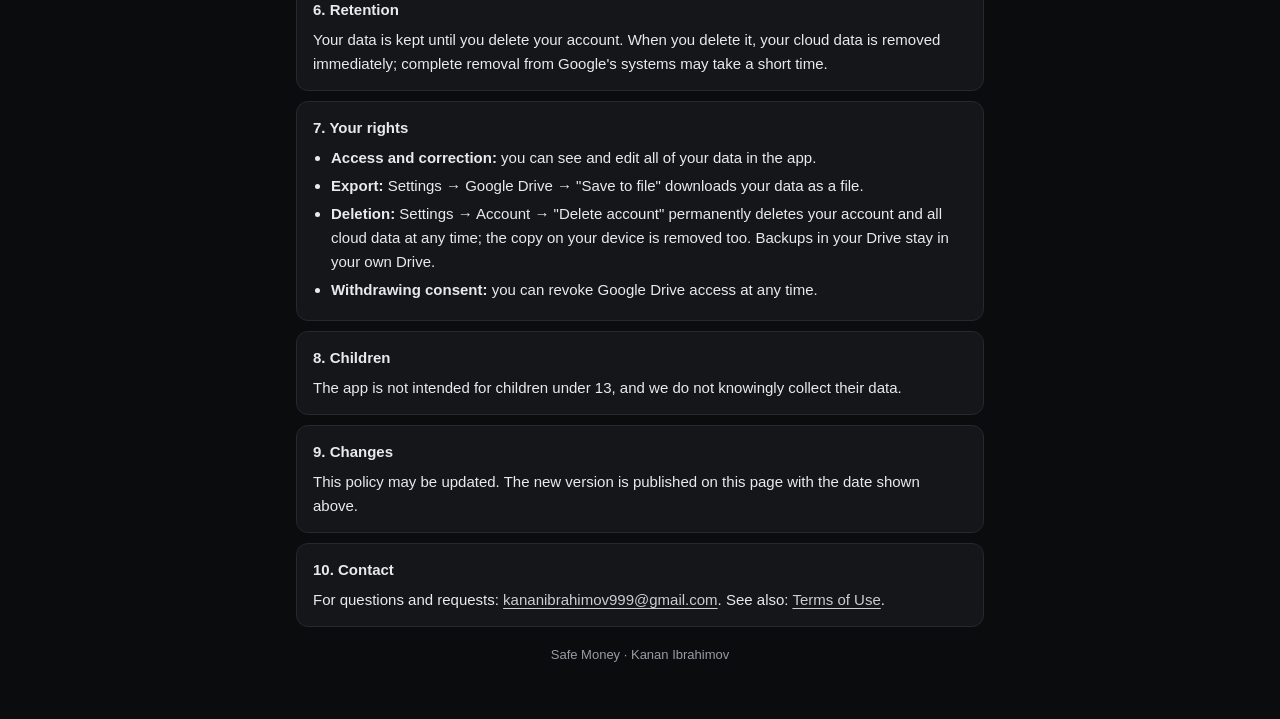
==== commit 4944d996: "v3.47: ilk giriş sihirbazı, valyuta seçimi, Türk dili, parçalı bulud saxlaması (KananTest-dən) Co-Au" ====
--- a/privacy.html
+++ b/privacy.html
@@ -15,7 +15,7 @@
   <h1 id="hqBasliq">Privacy Policy</h1>
 </div></header>
 <main>
-<div class="hq-dil"><button data-kod="en">ENG</button><button data-kod="ru">RUS</button><button data-kod="az">AZE</button></div>
+<div class="hq-dil"><button data-kod="en">ENG</button><button data-kod="ru">RUS</button><button data-kod="az">AZE</button><button data-kod="tr">TUR</button></div>
 <section data-dil="az" lang="az" data-basliq="Məxfilik siyasəti" data-geri="Geri">
 <p class="hq-tarix">Son yenilənmə: 27.09.2026</p>
 <p class="hq-giris">Bu siyasət Safe Money tətbiqinin hansı məlumatları topladığını, onlardan necə istifadə etdiyini, harada saxladığını və sizin hansı hüquqlarınız olduğunu izah edir. Tətbiqi Kanan İbrahimov hazırlayıb və idarə edir.</p>
@@ -61,6 +61,21 @@
 <div class="hq-kart"><h2>10. Контакты</h2><p>По вопросам и обращениям: <a href="mailto:kananibrahimov999@gmail.com">kananibrahimov999@gmail.com</a>. См. также: <a data-sehife="terms.html" href="terms.html">Условия использования</a>.</p></div>
 <p class="hq-alt">Safe Money · Канан Ибрагимов</p>
 </section>
+<section data-dil="tr" lang="tr" data-basliq="Gizlilik Politikası" data-geri="Geri">
+<p class="hq-tarix">Son güncelleme: 27.09.2026</p>
+<p class="hq-giris">Bu politika, Safe Money uygulamasının hangi verileri topladığını, bunları nasıl kullandığını ve sakladığını ve hangi haklara sahip olduğunu açıklar. Uygulama Kanan İbrahimov tarafından geliştirilmekte ve yönetilmektedir.</p>
+<div class="hq-kart"><h2>1. Hangi veriler toplanır</h2><ul><li><b>Hesap bilgileri:</b> ad, soyad, e-posta adresi (Gmail) ve şifre. Şifre Google Firebase Authentication tarafından korunur — biz göremeyiz.</li><li><b>Finansal kayıtlar:</b> kendin girdiğin harcamalar, gelirler, transferler, hesaplar (ad, banka adı, kartın yalnızca son 4 hanesi, bakiye, limit), krediler, kategoriler, notlar ve günlük limit.</li><li><b>Onay kaydı:</b> kayıt sırasında bu politikayı ve Kullanım Şartları'nı kabul ettiğin tarih ve saat.</li><li><b>Teknik veriler:</b> senkronizasyon için rastgele oluşturulan cihaz kimliği ve son değişikliğin zamanı.</li></ul><p>Tam kart numarası, CVV kodu, internet bankacılığı girişi veya banka şifreleri <b>istenmez ve saklanmaz</b>. Konum, kişiler, fotoğraflar ve reklam kimlikleri toplanmaz. Uygulamada reklam, analiz ve takip araçları yoktur.</p></div>
+<div class="hq-kart"><h2>2. Veriler ne için kullanılır</h2><p>Yalnızca uygulamanın çalışması için: hesabına giriş, verilerinin saklanması ve cihazların arasında senkronizasyon, raporların hazırlanması ve yedekleme. Verilerin satılmaz; reklam veya profil oluşturma için kullanılmaz.</p></div>
+<div class="hq-kart"><h2>3. Nerede ve nasıl saklanır</h2><ul><li><b>Bulut:</b> Google Firebase (Cloud Firestore, Avrupa bölgesi). Her kullanıcının verisi ayrı bir belgede tutulur; güvenlik kuralları okuma ve yazmaya yalnızca hesap sahibinin (doğrulanmış e-postayla) izin verir.</li><li><b>Aktarım:</b> tüm bağlantılar şifreli HTTPS (TLS) üzerinden yapılır; Google verileri sunucularında da şifreli saklar.</li><li><b>Cihazın:</b> internetsiz çalışabilmek için verilerin son kopyası ve henüz gönderilmemiş değişiklikler tarayıcı belleğinde saklanır; dil ve tema gibi ayarlar da orada kalır. Hesaptan çıkınca bu kopya silinir.</li><li><b>Uygulama kilidi:</b> PIN kodu açık hâlde saklanmaz — cihazda yalnızca rastgele "tuz" ile hesaplanmış özeti kalır. Face ID / Touch ID cihazın kendi sistemiyle doğrulanır; biyometrik veriler hiçbir zaman uygulamaya veya sunucuya aktarılmaz.</li></ul></div>
+<div class="hq-kart"><h2>4. Google Drive (isteğe bağlı)</h2><p>Drive'ı bağlarsan uygulama yalnızca sınırlı "drive.file" izniyle çalışır: yalnızca kendi oluşturduğu yedek dosyalarını (<i>safe-money-backup</i>, <i>gider-takibi-backup</i>) oluşturabilir, okuyabilir ve geri yükleyebilir; Drive'daki diğer dosyalarını göremez. Hangi hesabın bağlı olduğunu göstermek için Drive hesabının e-posta adresi okunur. Erişim anahtarı (token) cihazında en fazla 1 saat saklanır. Yedekler kendi Drive'ında kalır.</p><p>İzni istediğin zaman <a href="https://myaccount.google.com/permissions" target="_blank" rel="noopener">myaccount.google.com/permissions</a> sayfasından kaldırabilirsin. Safe Money'nin Google API'lerinden aldığı bilgileri kullanımı, Limited Use gereklilikleri dahil Google API Services User Data Policy'ye uygundur.</p></div>
+<div class="hq-kart"><h2>5. Üçüncü taraflar</h2><p>Verilerini kimseyle paylaşmaz ve satmayız. Uygulamanın çalışması için aşağıdaki hizmetler kullanılır; bunlar teknik olarak IP adresini görebilir:</p><ul><li><b>Google</b> — Firebase Authentication, Cloud Firestore ve Google Drive API (veri işleyen olarak);</li><li><b>GitHub Pages</b> — uygulama dosyalarının barındırıldığı hosting;</li><li><b>jsDelivr ve Google (gstatic)</b> — Chart.js ve Firebase kütüphanelerinin yüklendiği CDN'ler.</li></ul><p>Yasanın gerektirdiği durumlar hariç.</p></div>
+<div class="hq-kart"><h2>6. Saklama süresi</h2><p>Verilerin hesabını silene kadar saklanır. Hesabı sildiğinde buluttaki veriler hemen silinir; Google sistemlerinden tamamen silinmesi kısa bir süre alabilir.</p></div>
+<div class="hq-kart"><h2>7. Hakların</h2><ul><li><b>Görüntüleme ve düzeltme:</b> tüm verilerini uygulamada görebilir ve değiştirebilirsin.</li><li><b>Dışa aktarma:</b> Ayarlar → Google Drive → «Dosyaya kaydet» ile verilerini dosya olarak indirebilirsin.</li><li><b>Silme:</b> Ayarlar → Hesap → «Hesabı sil» ile hesabını ve buluttaki tüm verilerini istediğin zaman kalıcı olarak silebilirsin; cihazdaki kopya da silinir. Drive'daki yedekler kendi Drive'ında kalır.</li><li><b>Onayın geri alınması:</b> Google Drive iznini istediğin zaman kaldırabilirsin.</li></ul></div>
+<div class="hq-kart"><h2>8. Çocuklar</h2><p>Uygulama 13 yaşından küçük çocuklar için tasarlanmamıştır ve onlardan bilerek veri toplamayız.</p></div>
+<div class="hq-kart"><h2>9. Değişiklikler</h2><p>Bu politika güncellenebilir. Yeni sürüm bu sayfada yukarıdaki tarihle yayımlanır.</p></div>
+<div class="hq-kart"><h2>10. İletişim</h2><p>Soruların ve taleplerin için: <a href="mailto:kananibrahimov999@gmail.com">kananibrahimov999@gmail.com</a>. Ayrıca bkz.: <a data-sehife="terms.html" href="terms.html">Kullanım Şartları</a>.</p></div>
+<p class="hq-alt">Safe Money · Kanan İbrahimov</p>
+</section>
 
 </main>
 </body>
